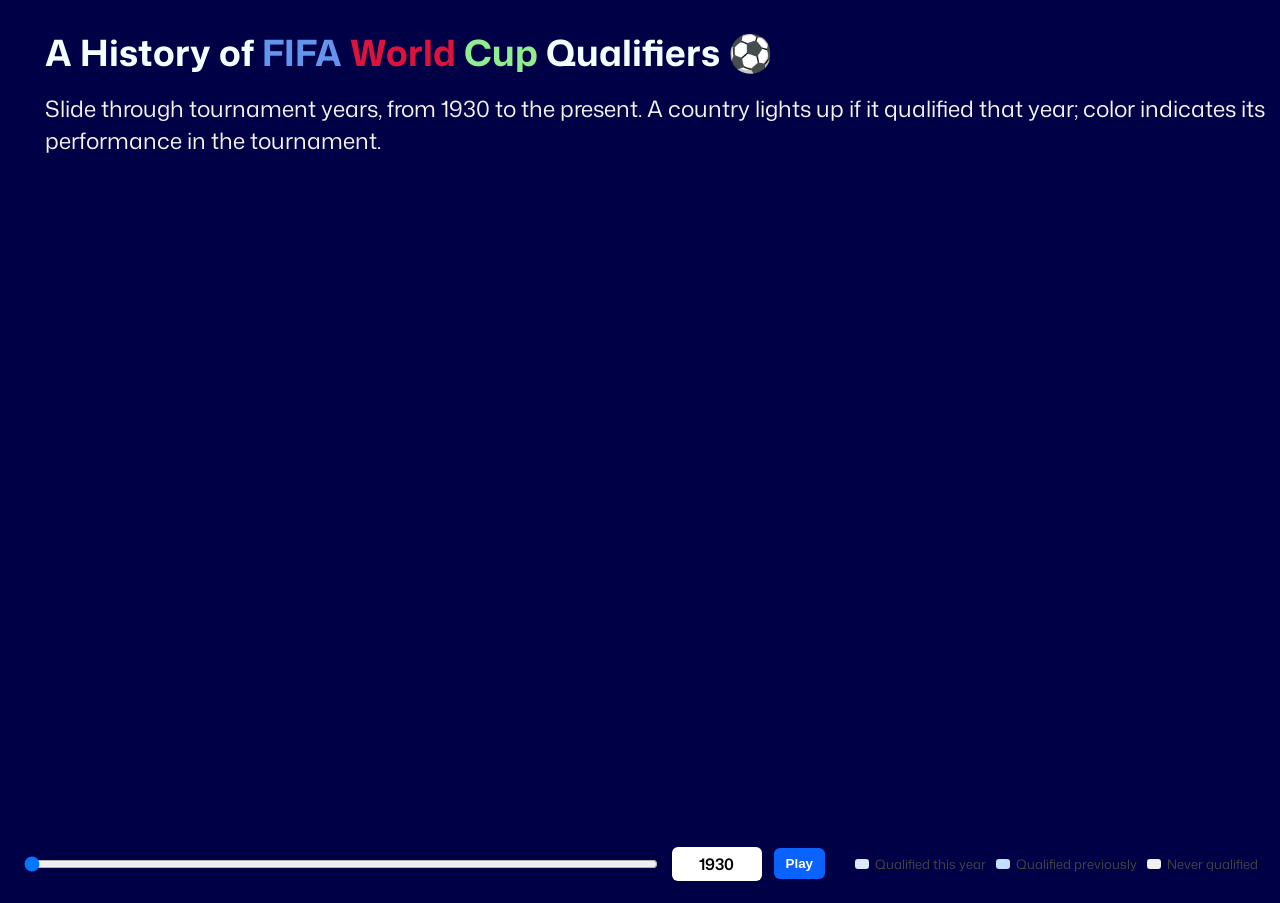
==== index.html @ 099cdf92 "Updated index.html Removed CSS and JS code" ====
<!DOCTYPE html>

<html lang="en">

	<head>

		<meta charset="utf-8">
		<title>FIFA Qualifiers — Timeline</title>
		<meta name="viewport" content="width=device-width,initial-scale=1">
		<script src="https://d3js.org/d3.v7.min.js"></script>
		<link rel="stylesheet" href="css/style.css">
		<link rel="preconnect" href="https://fonts.googleapis.com">
		<link rel="preconnect" href="https://fonts.gstatic.com" crossorigin>
		<link href="https://fonts.googleapis.com/css2?family=Mona+Sans:wght@200..900&display=swap" rel="stylesheet">

	</head>

	<body>

		<h1>A History of <span id="fifa">FIFA</span>
				<span id="world">World</span> <span id="cup">Cup</span> Qualifiers &#9917;</h1>
		<p class="lead">Slide through tournament years, from 1930 to the present.
				A country lights up if it qualified that year; color indicates its performance in the tournament.</p>

		<div id="viz">
			<div style="position:relative; width:100%; max-width:1200px;">
				<svg id="mapSvg" viewBox="0 0 1200 650" preserveAspectRatio="xMidYMid meet"></svg>
				<div class="tooltip" id="tooltip"></div>
			</div>
		</div>

		<div class="controls">
			<div class="slider-wrap">
				<input id="yearSlider" type="range" min="1930" max="2018" step="1" value="1930" />
				<div class="year-label" id="yearLabel">1930</div>
			</div>

			<button id="playBtn" aria-pressed="false">Play</button>

			<div class="legend" aria-hidden="true">
				<div><span class="sw" style="background:#dbe9ff"></span>Qualified this year</div>
				<div><span class="sw" style="background:#bfe0ff"></span>Qualified previously</div>
				<div><span class="sw" style="background:#efefef"></span>Never qualified</div>
			</div>
		</div>

		<script src="js/main.js"></script>

	</body>
	
</html>
---- css/style.css ----
body {
    background: rgb(0, 0, 70);
    flex-direction: column;
    font-family: "Mona Sans", "Segoe UI", "Helvetica Neue", sans-serif;
    margin: 0;
}

h1 { color: azure; font-size: 4vh; font-weight: 700; margin: 3vh 0 0 5vh; }

#fifa { color: cornflowerblue;}

#world { color: crimson;}

#cup { color: lightgreen}

.lead { color: whitesmoke; font-size: 2.5vh; margin: 1.5vh 0 0 5vh; }

#viz {
    align-items: center;
    display: flex;
    flex: 1;
    justify-content: center;
    padding: 12px;
}

svg {
    background: transparent;
    border-radius: 6px;
    height: 100%;
    max-height: 75vh;
    max-width: 1200px;
    width: 100%;
}

.controls {
    align-items: center;
    display: flex;
    gap: 12px;
    padding: 12px 22px 22px 22px;
}

.slider-wrap { flex: 1; display:flex; align-items:center; gap:12px; }

input[type="range"] { width: 100%; }

.year-label {
    background: #fff;
    border-radius: 6px;
    box-shadow: 0 2px 6px rgba(10,20,40,0.06);
    font-weight: 600;
    min-width: 70px;
    padding: 6px 10px;
    text-align: center;
}

button {
    background: #0b63ff;
    border: none;
    border-radius: 6px;
    color: #fff;
    cursor: pointer;
    font-weight: 600;
    padding: 8px 12px;
}

button[aria-pressed="true"] { background: #0056d6; }

.legend {
    align-items:center;
    color:#444;
    display:flex;
    font-size:13px;
    gap:10px;
    margin-left: 18px;
}

.legend .sw {
    border-radius:3px;
    display:inline-block;
    margin-right:6px;
    height:10px;
    width:14px;
}

.tooltip {
    background: rgba(255,255,255,0.98);
    border-radius: 6px;
    box-shadow: 0 6px 20px rgba(20,30,60,0.12);
    color:#111;
    display:none;
    font-size:13px;
    padding: 8px 10px;
    pointer-events: none;
    position: absolute;
    z-index: 20;
}

footer {
    color: #666;
    font-size: 12px;
    padding: 8px 22px 20px 22px;
}

a.small { color:#0b63ff; text-decoration:none; }
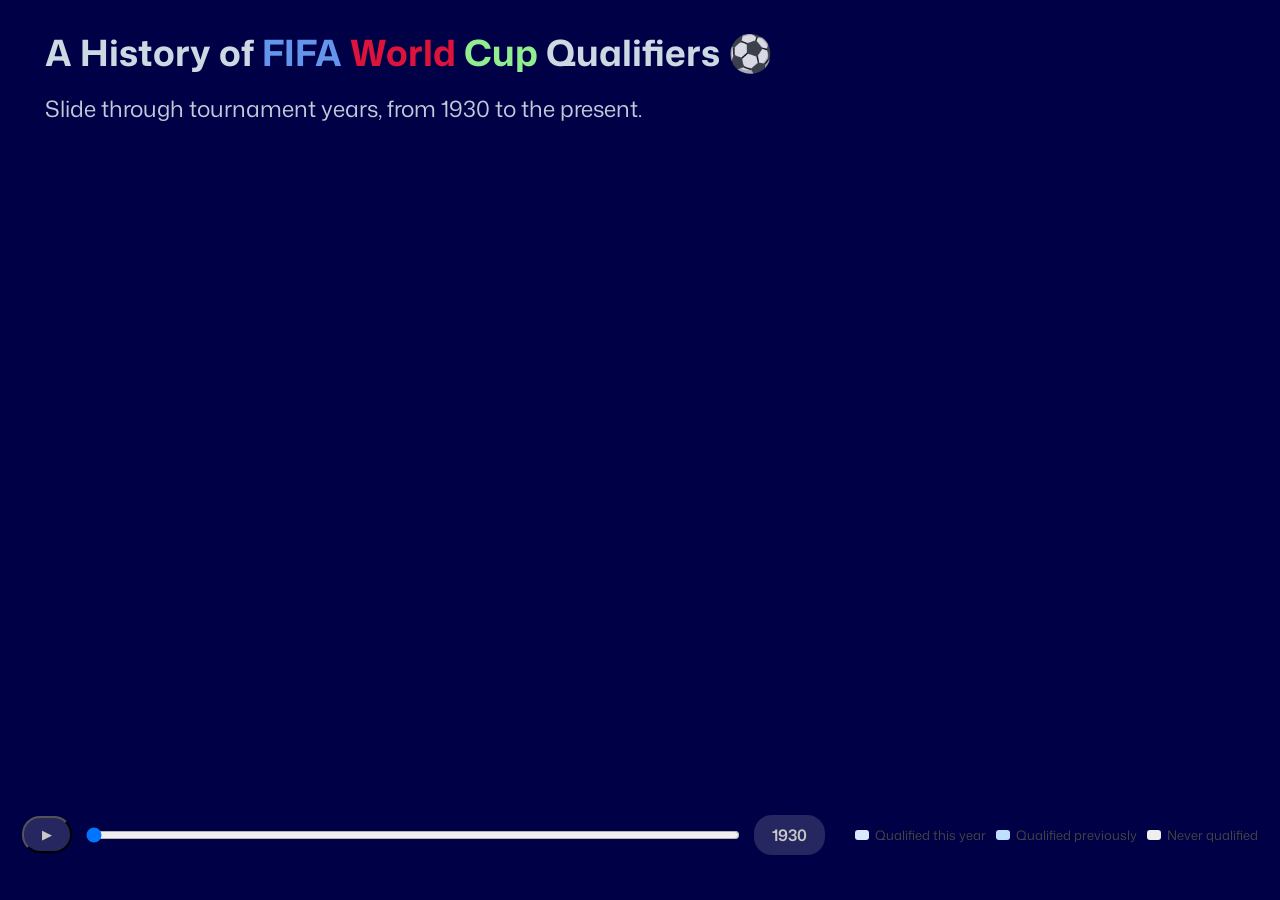
==== commit c3d3f46e: "Updated index.html Changed lead text." ====
--- a/index.html
+++ b/index.html
@@ -19,8 +19,7 @@
 
 		<h1>A History of <span id="fifa">FIFA</span>
 				<span id="world">World</span> <span id="cup">Cup</span> Qualifiers &#9917;</h1>
-		<p class="lead">Slide through tournament years, from 1930 to the present.
-				A country lights up if it qualified that year; color indicates its performance in the tournament.</p>
+		<p class="lead">Slide through tournament years, from 1930 to the present.</p>
 
 		<div id="viz">
 			<div style="position:relative; width:100%; max-width:1200px;">
@@ -30,12 +29,12 @@
 		</div>
 
 		<div class="controls">
+			<button id="playBtn" aria-pressed="false">&#9654;</button>
+			
 			<div class="slider-wrap">
 				<input id="yearSlider" type="range" min="1930" max="2018" step="1" value="1930" />
-				<div class="year-label" id="yearLabel">1930</div>
+				<div id="yearLabel">1930</div>
 			</div>
-
-			<button id="playBtn" aria-pressed="false">Play</button>
 
 			<div class="legend" aria-hidden="true">
 				<div><span class="sw" style="background:#dbe9ff"></span>Qualified this year</div>
--- a/css/style.css
+++ b/css/style.css
@@ -5,7 +5,7 @@
     margin: 0;
 }
 
-h1 { color: azure; font-size: 4vh; font-weight: 700; margin: 3vh 0 0 5vh; }
+h1 { color: rgba(240, 255, 255, 0.85); font-size: 4vh; font-weight: 700; margin: 3vh 0 0 5vh; }
 
 #fifa { color: cornflowerblue;}
 
@@ -13,7 +13,7 @@
 
 #cup { color: lightgreen}
 
-.lead { color: whitesmoke; font-size: 2.5vh; margin: 1.5vh 0 0 5vh; }
+.lead { color: rgba(240, 255, 255, 0.8); font-size: 2.5vh; margin: 1.5vh 0 0 5vh; }
 
 #viz {
     align-items: center;
@@ -43,27 +43,27 @@
 
 input[type="range"] { width: 100%; }
 
-.year-label {
-    background: #fff;
-    border-radius: 6px;
-    box-shadow: 0 2px 6px rgba(10,20,40,0.06);
+#yearLabel {
+    background: rgba(255, 255, 255, 0.15);
+    backdrop-filter: blur(20px);
+    border-radius: 2vh;
+    color: rgb(200, 200, 200);
     font-weight: 600;
-    min-width: 70px;
-    padding: 6px 10px;
+    padding: 1vh 2vh;
     text-align: center;
+    -webkit-backdrop-filter: blur(20px);
 }
 
 button {
-    background: #0b63ff;
-    border: none;
-    border-radius: 6px;
-    color: #fff;
-    cursor: pointer;
-    font-weight: 600;
-    padding: 8px 12px;
+    background: rgba(255, 255, 255, 0.15);
+    backdrop-filter: blur(20px);
+    border-radius: 2vh;
+    color: rgb(200, 200, 200);
+    padding: 1vh 2vh;
+    -webkit-backdrop-filter: blur(20px);
 }
 
-button[aria-pressed="true"] { background: #0056d6; }
+button[aria-pressed="true"] { background: rgba(255, 0, 255, 0.15); padding: 1vh 2.25vh; }
 
 .legend {
     align-items:center;
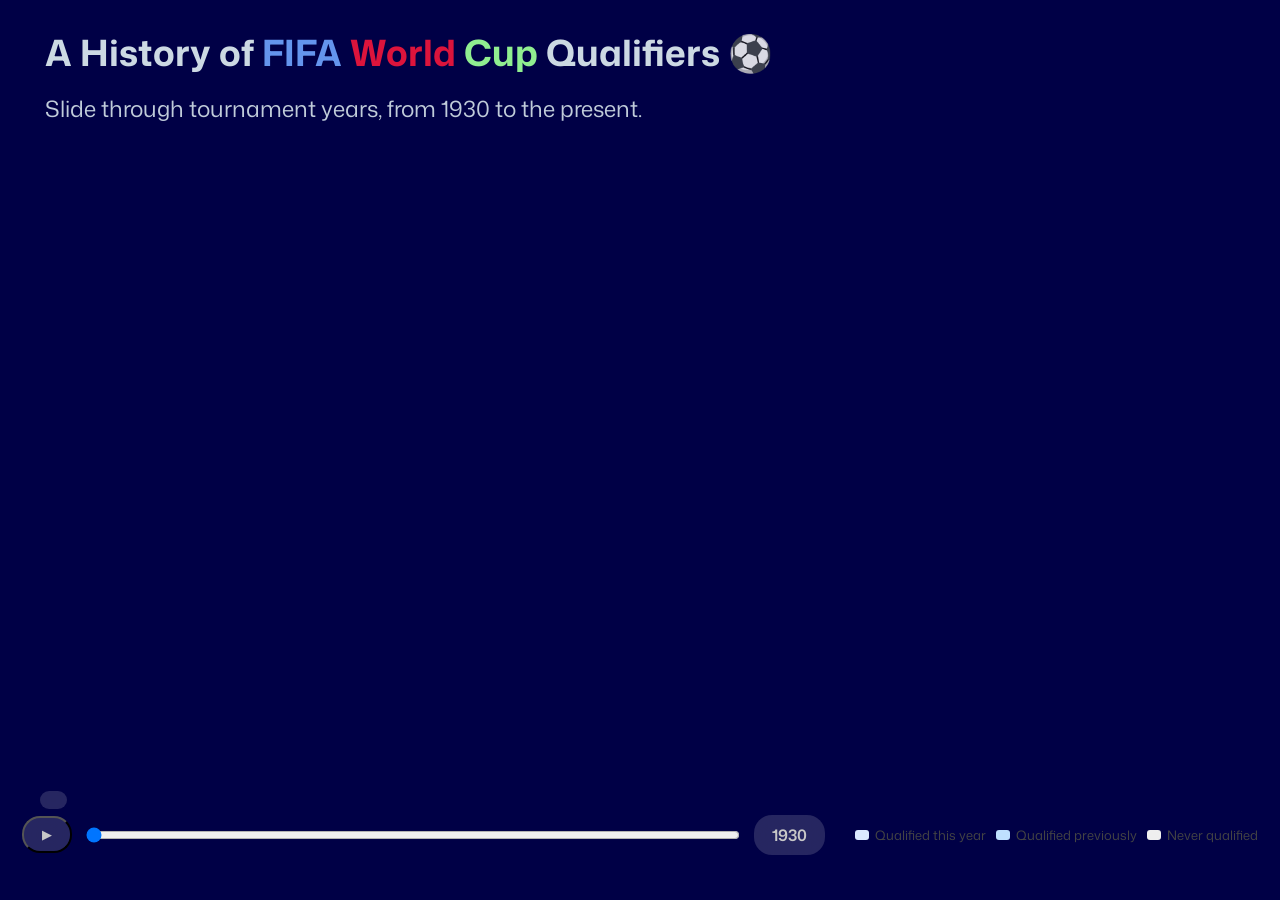
==== commit 593953ae: "Changed slider range from 2018 to 2022" ====
--- a/index.html
+++ b/index.html
@@ -32,7 +32,7 @@
 			<button id="playBtn" aria-pressed="false">&#9654;</button>
 			
 			<div class="slider-wrap">
-				<input id="yearSlider" type="range" min="1930" max="2018" step="1" value="1930" />
+				<input id="yearSlider" type="range" min="1930" max="2022" step="1" value="1930" />
 				<div id="yearLabel">1930</div>
 			</div>
 
--- a/css/style.css
+++ b/css/style.css
@@ -83,17 +83,17 @@
 }
 
 .tooltip {
-    background: rgba(255,255,255,0.98);
-    border-radius: 6px;
-    box-shadow: 0 6px 20px rgba(20,30,60,0.12);
-    color:#111;
-    display:none;
-    font-size:13px;
-    padding: 8px 10px;
+    background: rgba(255, 255, 255, 0.15);
+    backdrop-filter: blur(20px);
+    border-radius: 2vh;
+    color: rgb(200, 200, 200);
+    padding: 1vh 1.5vh;
     pointer-events: none;
     position: absolute;
+    -webkit-backdrop-filter: blur(20px);
     z-index: 20;
 }
+
 
 footer {
     color: #666;
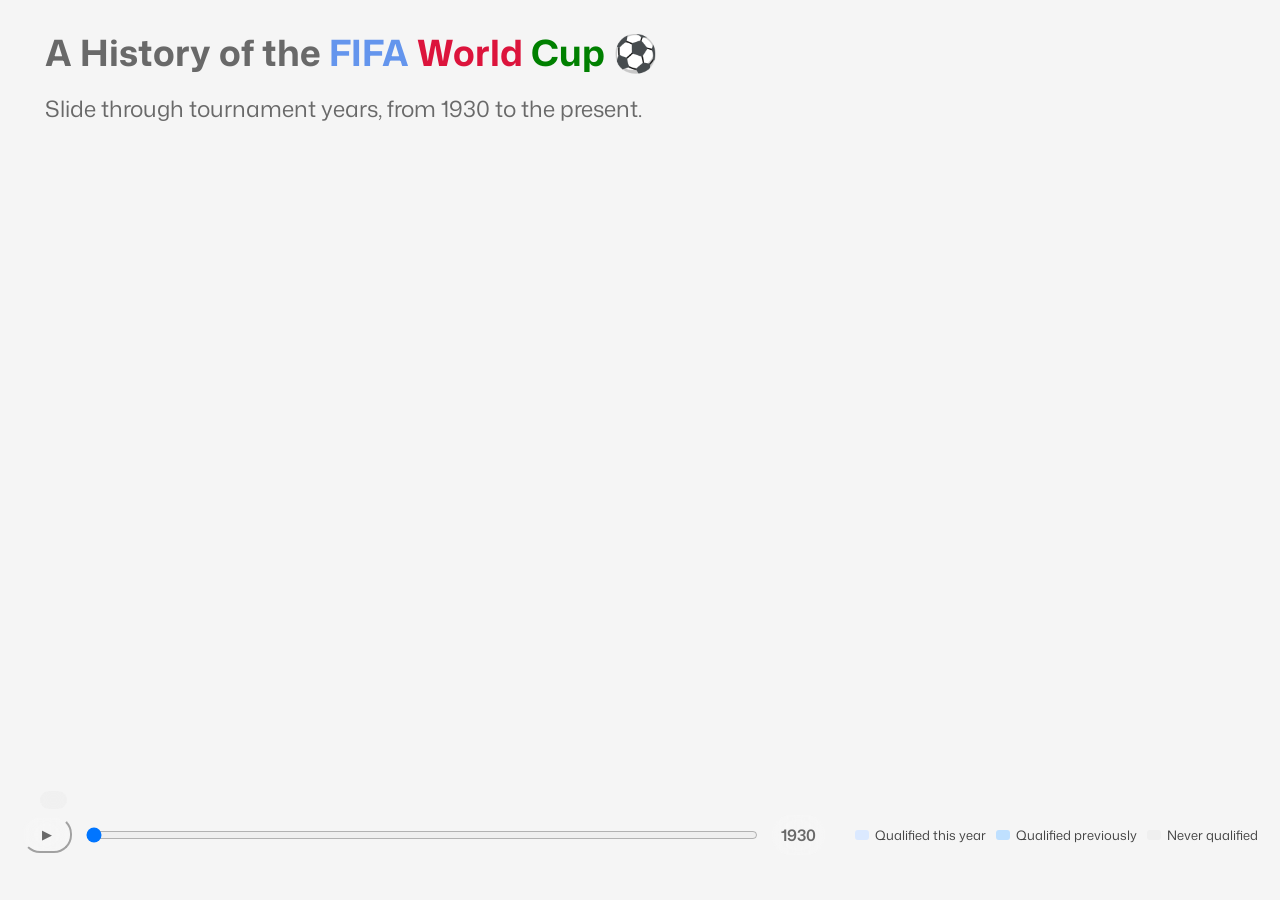
==== commit acc15b69: "Changed title From "A History of FIFA World Cup Qualifiers" to "A History of the FIFA World Cup"" ====
--- a/index.html
+++ b/index.html
@@ -17,8 +17,8 @@
 
 	<body>
 
-		<h1>A History of <span id="fifa">FIFA</span>
-				<span id="world">World</span> <span id="cup">Cup</span> Qualifiers &#9917;</h1>
+		<h1>A History of the <span id="fifa">FIFA</span>
+				<span id="world">World</span> <span id="cup">Cup</span> &#9917;</h1>
 		<p class="lead">Slide through tournament years, from 1930 to the present.</p>
 
 		<div id="viz">
--- a/css/style.css
+++ b/css/style.css
@@ -1,19 +1,19 @@
 body {
-    background: rgb(0, 0, 70);
+    background: whitesmoke;
     flex-direction: column;
     font-family: "Mona Sans", "Segoe UI", "Helvetica Neue", sans-serif;
     margin: 0;
 }
 
-h1 { color: rgba(240, 255, 255, 0.85); font-size: 4vh; font-weight: 700; margin: 3vh 0 0 5vh; }
+h1 { color: dimgrey; font-size: 4vh; font-weight: 700; margin: 3vh 0 0 5vh; }
 
 #fifa { color: cornflowerblue;}
 
 #world { color: crimson;}
 
-#cup { color: lightgreen}
+#cup { color: green}
 
-.lead { color: rgba(240, 255, 255, 0.8); font-size: 2.5vh; margin: 1.5vh 0 0 5vh; }
+.lead { color: dimgrey; font-size: 2.5vh; margin: 1.5vh 0 0 5vh; }
 
 #viz {
     align-items: center;
@@ -47,9 +47,9 @@
     background: rgba(255, 255, 255, 0.15);
     backdrop-filter: blur(20px);
     border-radius: 2vh;
-    color: rgb(200, 200, 200);
+    color: dimgrey;
     font-weight: 600;
-    padding: 1vh 2vh;
+    padding: 1vh;
     text-align: center;
     -webkit-backdrop-filter: blur(20px);
 }
@@ -57,13 +57,14 @@
 button {
     background: rgba(255, 255, 255, 0.15);
     backdrop-filter: blur(20px);
+    border-color: whitesmoke;
     border-radius: 2vh;
-    color: rgb(200, 200, 200);
+    color: dimgrey;
     padding: 1vh 2vh;
     -webkit-backdrop-filter: blur(20px);
 }
 
-button[aria-pressed="true"] { background: rgba(255, 0, 255, 0.15); padding: 1vh 2.25vh; }
+button[aria-pressed="true"] { background: rgba(255, 255, 255, 0.15); padding: 1vh 2.25vh; }
 
 .legend {
     align-items:center;
@@ -83,22 +84,13 @@
 }
 
 .tooltip {
-    background: rgba(255, 255, 255, 0.15);
+    background: rgba(220, 220, 220, 0.15);
     backdrop-filter: blur(20px);
     border-radius: 2vh;
-    color: rgb(200, 200, 200);
+    color: dimgrey;
     padding: 1vh 1.5vh;
     pointer-events: none;
     position: absolute;
     -webkit-backdrop-filter: blur(20px);
     z-index: 20;
 }
-
-
-footer {
-    color: #666;
-    font-size: 12px;
-    padding: 8px 22px 20px 22px;
-}
-
-a.small { color:#0b63ff; text-decoration:none; }
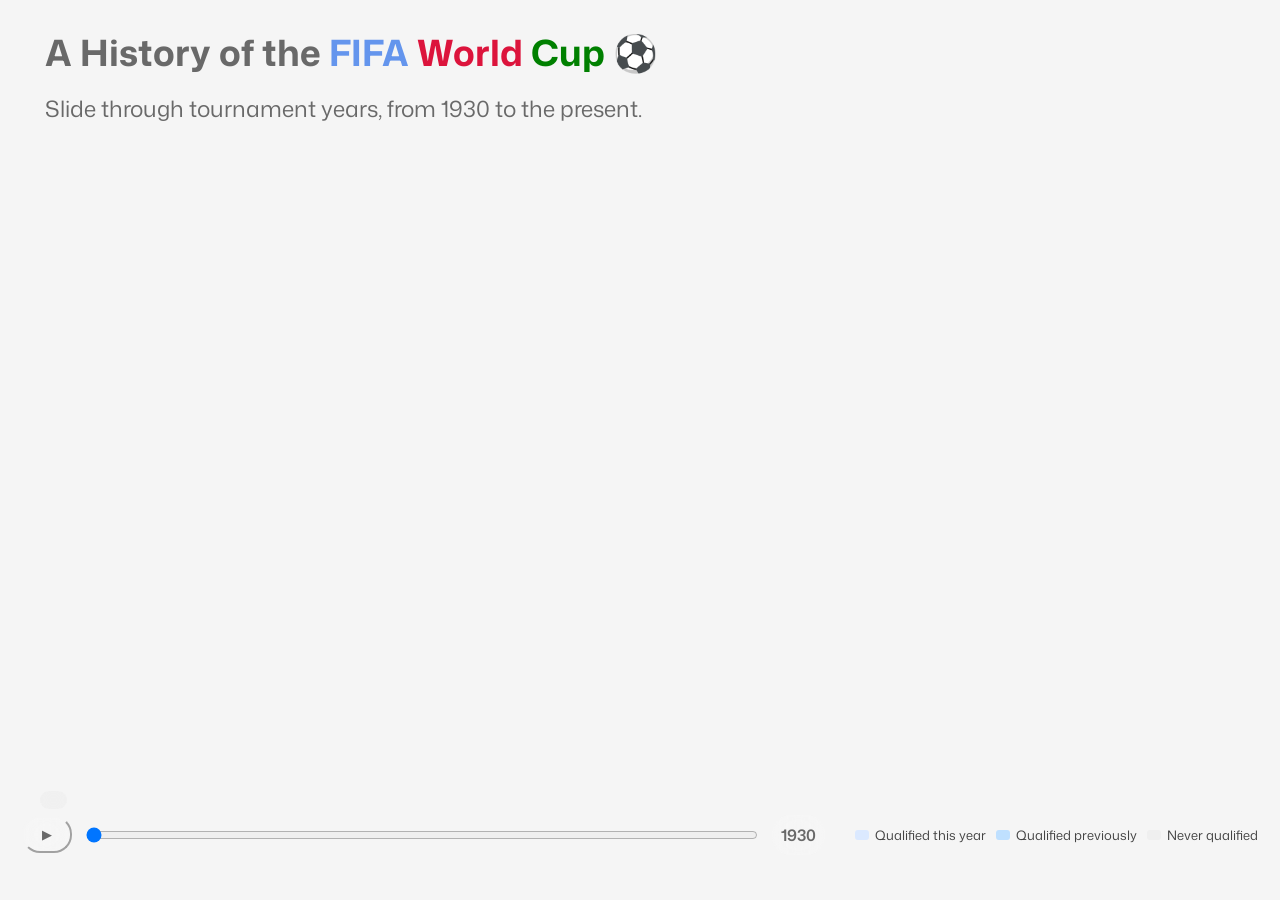
==== commit b672c8f4: "Added fade-in script" ====
--- a/index.html
+++ b/index.html
@@ -5,7 +5,7 @@
 	<head>
 
 		<meta charset="utf-8">
-		<title>FIFA Qualifiers — Timeline</title>
+		<title>FIFA World Cup — Timeline</title>
 		<meta name="viewport" content="width=device-width,initial-scale=1">
 		<script src="https://d3js.org/d3.v7.min.js"></script>
 		<link rel="stylesheet" href="css/style.css">
@@ -17,18 +17,18 @@
 
 	<body>
 
-		<h1>A History of the <span id="fifa">FIFA</span>
+		<h1 class="fade-item delay-1">A History of the <span id="fifa">FIFA</span>
 				<span id="world">World</span> <span id="cup">Cup</span> &#9917;</h1>
-		<p class="lead">Slide through tournament years, from 1930 to the present.</p>
+		<p class="lead fade-item delay-2">Slide through tournament years, from 1930 to the present.</p>
 
-		<div id="viz">
+		<div id="viz" class="fade-item delay-3">
 			<div style="position:relative; width:100%; max-width:1200px;">
 				<svg id="mapSvg" viewBox="0 0 1200 650" preserveAspectRatio="xMidYMid meet"></svg>
 				<div class="tooltip" id="tooltip"></div>
 			</div>
 		</div>
 
-		<div class="controls">
+		<div class="controls fade-item delay-4">
 			<button id="playBtn" aria-pressed="false">&#9654;</button>
 			
 			<div class="slider-wrap">
@@ -45,6 +45,15 @@
 
 		<script src="js/main.js"></script>
 
+		<script>
+			window.addEventListener("load", () => {
+				document.querySelectorAll(".fade-item").forEach(el => {
+					// Force reflow so transitions trigger even if loaded instantly
+					void el.offsetWidth;
+					el.classList.add("visible");
+				});
+			});
+		</script>
 	</body>
 	
 </html>
--- a/css/style.css
+++ b/css/style.css
@@ -4,6 +4,22 @@
     font-family: "Mona Sans", "Segoe UI", "Helvetica Neue", sans-serif;
     margin: 0;
 }
+
+.fade-item {
+    opacity: 0;
+    transform: translateY(10px);
+    transition: opacity 0.8s ease-out, transform 2s ease-out;
+}
+
+.fade-item.visible {
+    opacity: 1;
+    transform: translateY(0);
+}
+
+.delay-1 { transition-delay: 1s; }
+.delay-2 { transition-delay: 2s; }
+.delay-3 { transition-delay: 3s; }
+.delay-4 { transition-delay: 4s; }
 
 h1 { color: dimgrey; font-size: 4vh; font-weight: 700; margin: 3vh 0 0 5vh; }
 
@@ -94,3 +110,4 @@
     -webkit-backdrop-filter: blur(20px);
     z-index: 20;
 }
+
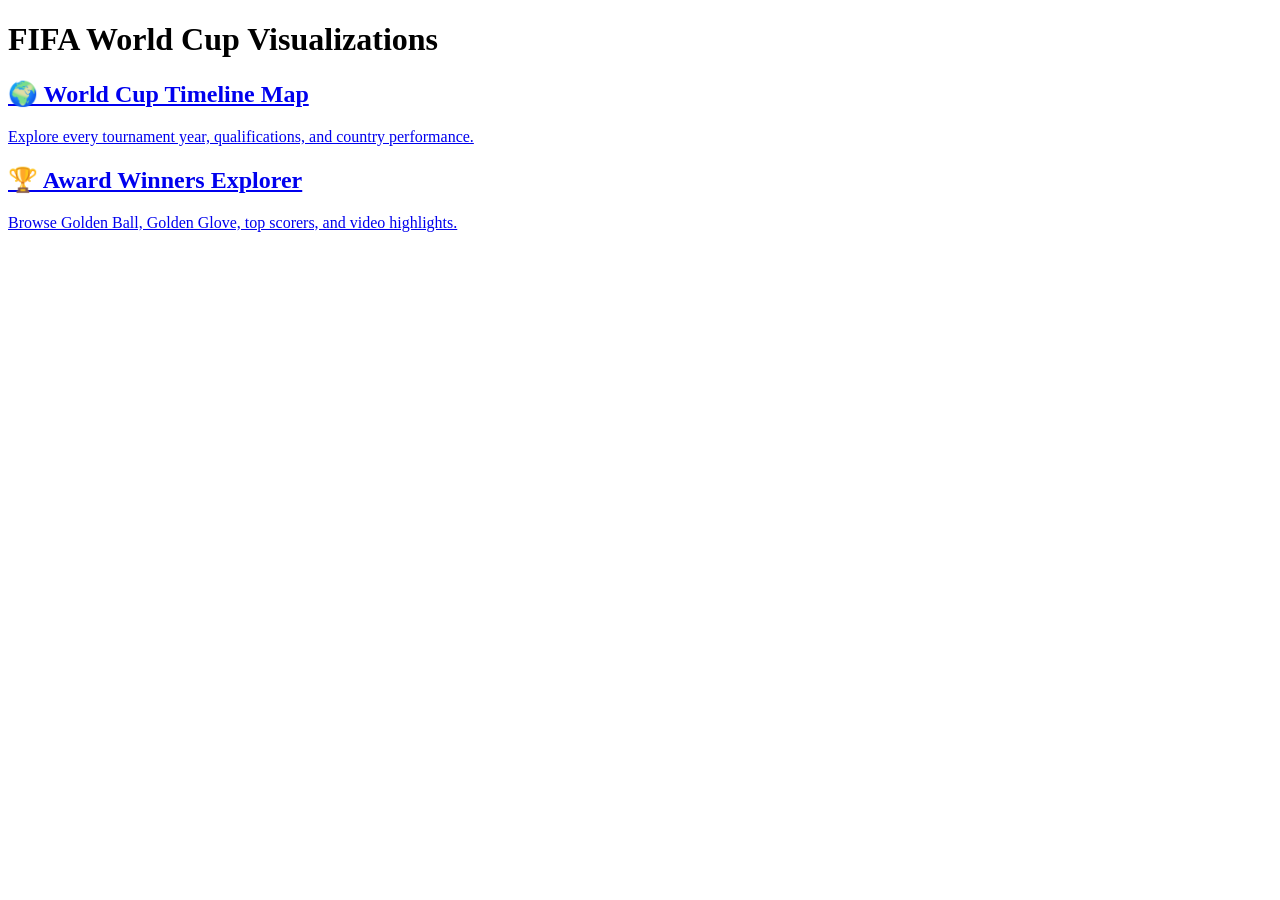
==== commit efa3c48e: "Created main index.html file Shared homepage for joining both visualizations" ====
--- a/index.html
+++ b/index.html
@@ -1,59 +1,26 @@
 <!DOCTYPE html>
+<html lang="en">
+<head>
+  <meta charset="UTF-8" />
+  <meta name="viewport" content="width=device-width, initial-scale=1.0" />
+  <title>FIFA World Cup Visualizations</title>
+  <link rel="stylesheet" href="styles/home.css" />
+</head>
 
-<html lang="en">
+<body>
+  <h1 class="title">FIFA World Cup Visualizations</h1>
 
-	<head>
+  <div class="cards">
+    <a class="card" href="timeline/index.html">
+      <h2>🌍 World Cup Timeline Map</h2>
+      <p>Explore every tournament year, qualifications, and country performance.</p>
+    </a>
 
-		<meta charset="utf-8">
-		<title>FIFA World Cup — Timeline</title>
-		<meta name="viewport" content="width=device-width,initial-scale=1">
-		<script src="https://d3js.org/d3.v7.min.js"></script>
-		<link rel="stylesheet" href="css/style.css">
-		<link rel="preconnect" href="https://fonts.googleapis.com">
-		<link rel="preconnect" href="https://fonts.gstatic.com" crossorigin>
-		<link href="https://fonts.googleapis.com/css2?family=Mona+Sans:wght@200..900&display=swap" rel="stylesheet">
+    <a class="card" href="awards/index.html">
+      <h2>🏆 Award Winners Explorer</h2>
+      <p>Browse Golden Ball, Golden Glove, top scorers, and video highlights.</p>
+    </a>
+  </div>
 
-	</head>
-
-	<body>
-
-		<h1 class="fade-item delay-1">A History of the <span id="fifa">FIFA</span>
-				<span id="world">World</span> <span id="cup">Cup</span> &#9917;</h1>
-		<p class="lead fade-item delay-2">Slide through tournament years, from 1930 to the present.</p>
-
-		<div id="viz" class="fade-item delay-3">
-			<div style="position:relative; width:100%; max-width:1200px;">
-				<svg id="mapSvg" viewBox="0 0 1200 650" preserveAspectRatio="xMidYMid meet"></svg>
-				<div class="tooltip" id="tooltip"></div>
-			</div>
-		</div>
-
-		<div class="controls fade-item delay-4">
-			<button id="playBtn" aria-pressed="false">&#9654;</button>
-			
-			<div class="slider-wrap">
-				<input id="yearSlider" type="range" min="1930" max="2022" step="1" value="1930" />
-				<div id="yearLabel">1930</div>
-			</div>
-
-			<div class="legend" aria-hidden="true">
-				<div><span class="sw" style="background:#dbe9ff"></span>Qualified this year</div>
-				<div><span class="sw" style="background:#bfe0ff"></span>Qualified previously</div>
-				<div><span class="sw" style="background:#efefef"></span>Never qualified</div>
-			</div>
-		</div>
-
-		<script src="js/main.js"></script>
-
-		<script>
-			window.addEventListener("load", () => {
-				document.querySelectorAll(".fade-item").forEach(el => {
-					// Force reflow so transitions trigger even if loaded instantly
-					void el.offsetWidth;
-					el.classList.add("visible");
-				});
-			});
-		</script>
-	</body>
-	
+</body>
 </html>
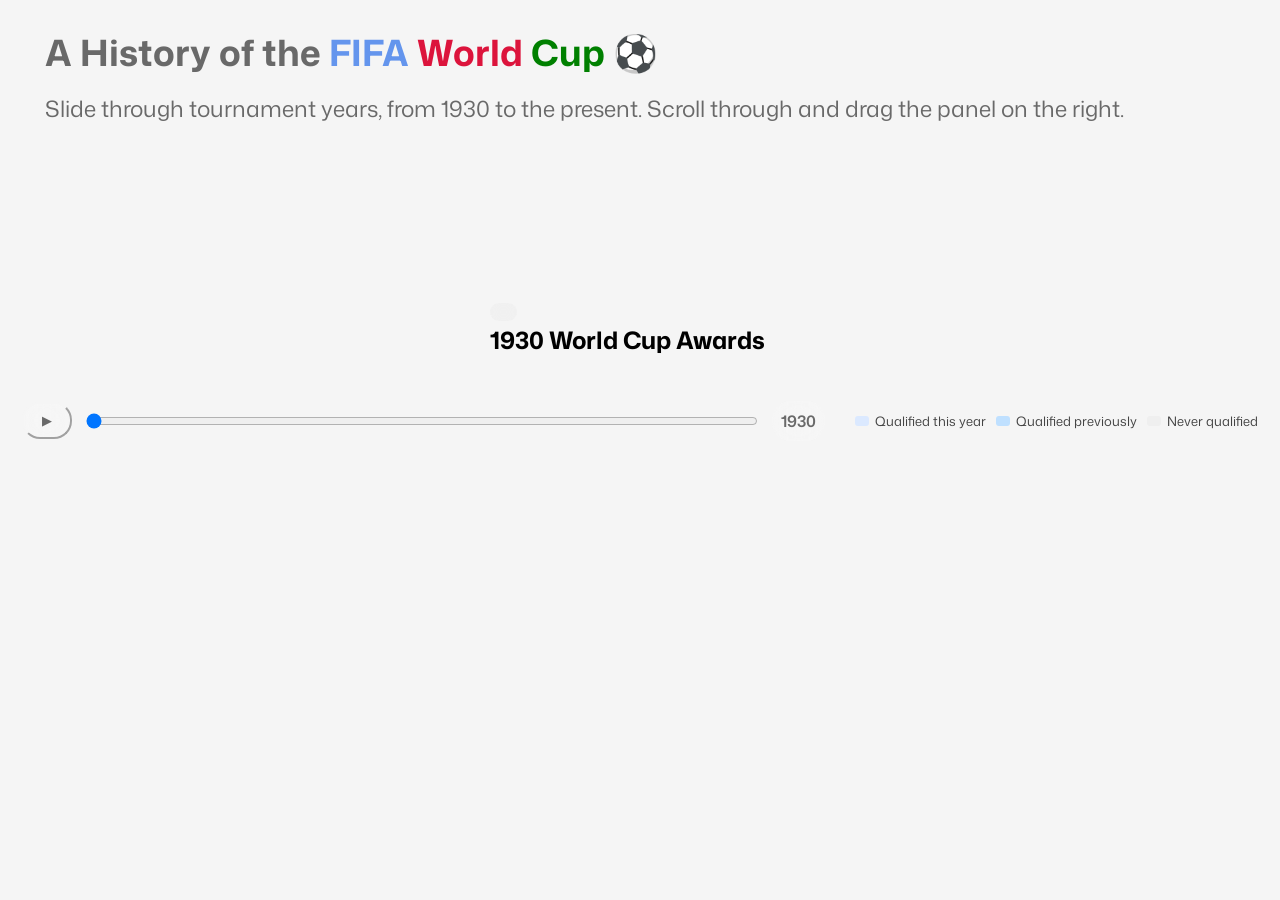
==== commit 6d4fda60: "Updated index.html" ====
--- a/index.html
+++ b/index.html
@@ -1,26 +1,71 @@
 <!DOCTYPE html>
+
 <html lang="en">
-<head>
-  <meta charset="UTF-8" />
-  <meta name="viewport" content="width=device-width, initial-scale=1.0" />
-  <title>FIFA World Cup Visualizations</title>
-  <link rel="stylesheet" href="styles/home.css" />
-</head>
 
-<body>
-  <h1 class="title">FIFA World Cup Visualizations</h1>
+	<head>
 
-  <div class="cards">
-    <a class="card" href="timeline/index.html">
-      <h2>🌍 World Cup Timeline Map</h2>
-      <p>Explore every tournament year, qualifications, and country performance.</p>
-    </a>
+		<meta charset="utf-8">
+		<title>FIFA World Cup — Timeline</title>
+		<meta name="viewport" content="width=device-width,initial-scale=1">
+		<script src="https://d3js.org/d3.v7.min.js"></script>
+		<link rel="stylesheet" href="css/style.css">
+		<link rel="preconnect" href="https://fonts.googleapis.com">
+		<link rel="preconnect" href="https://fonts.gstatic.com" crossorigin>
+		<link href="https://fonts.googleapis.com/css2?family=Mona+Sans:wght@200..900&display=swap" rel="stylesheet">
 
-    <a class="card" href="awards/index.html">
-      <h2>🏆 Award Winners Explorer</h2>
-      <p>Browse Golden Ball, Golden Glove, top scorers, and video highlights.</p>
-    </a>
-  </div>
+	</head>
 
-</body>
+	<body>
+
+		<h1 class="fade-item delay-1">A History of the <span id="fifa">FIFA</span>
+				<span id="world">World</span> <span id="cup">Cup</span> &#9917;</h1>
+		<p class="lead fade-item delay-2">Slide through tournament years, from 1930 to the present. 
+			Scroll through and drag the panel on the right.</p>
+
+		<div id="viz" class="fade-item delay-3">
+
+			<div id="viz-layout">
+				
+				<div id="map-area">
+					<svg id="mapSvg" viewBox="-55 -20 1200 650" preserveAspectRatio="xMidYMid meet"></svg>
+					<div class="tooltip" id="tooltip"></div>
+				</div>
+
+				<div id="awardsPanel">
+					<h2 id="awardsYear">1930 World Cup Awards</h2>
+					<div id="awardsContent"></div>
+				</div>
+				
+			</div>
+
+		</div>
+
+		<div class="controls fade-item delay-4">
+			<button id="playBtn" aria-pressed="false">&#9654;</button>
+			
+			<div class="slider-wrap">
+				<input id="yearSlider" type="range" min="1930" max="2022" step="1" value="1930" />
+				<div id="yearLabel">1930</div>
+			</div>
+
+			<div class="legend" aria-hidden="true">
+				<div><span class="sw" style="background:#dbe9ff"></span>Qualified this year</div>
+				<div><span class="sw" style="background:#bfe0ff"></span>Qualified previously</div>
+				<div><span class="sw" style="background:#efefef"></span>Never qualified</div>
+			</div>
+		</div>
+
+		<script src="js/main.js"></script>
+
+		<script>
+			window.addEventListener("load", () => {
+				document.querySelectorAll(".fade-item").forEach(el => {
+					// Force reflow so transitions trigger even if loaded instantly
+					void el.offsetWidth;
+					el.classList.add("visible");
+				});
+			});
+		</script>
+	</body>
+	
 </html>
--- a/css/style.css
+++ b/css/style.css
@@ -0,0 +1,113 @@
+body {
+    background: whitesmoke;
+    flex-direction: column;
+    font-family: "Mona Sans", "Segoe UI", "Helvetica Neue", sans-serif;
+    margin: 0;
+}
+
+.fade-item {
+    opacity: 0;
+    transform: translateY(10px);
+    transition: opacity 0.8s ease-out, transform 2s ease-out;
+}
+
+.fade-item.visible {
+    opacity: 1;
+    transform: translateY(0);
+}
+
+.delay-1 { transition-delay: 1s; }
+.delay-2 { transition-delay: 2s; }
+.delay-3 { transition-delay: 3s; }
+.delay-4 { transition-delay: 4s; }
+
+h1 { color: dimgrey; font-size: 4vh; font-weight: 700; margin: 3vh 0 0 5vh; }
+
+#fifa { color: cornflowerblue;}
+
+#world { color: crimson;}
+
+#cup { color: green}
+
+.lead { color: dimgrey; font-size: 2.5vh; margin: 1.5vh 0 0 5vh; }
+
+#viz {
+    align-items: center;
+    display: flex;
+    flex: 1;
+    justify-content: center;
+    padding: 12px;
+}
+
+svg {
+    background: transparent;
+    border-radius: 6px;
+    height: 100%;
+    max-height: 75vh;
+    max-width: 1200px;
+    width: 100%;
+}
+
+.controls {
+    align-items: center;
+    display: flex;
+    gap: 12px;
+    padding: 12px 22px 22px 22px;
+}
+
+.slider-wrap { flex: 1; display:flex; align-items:center; gap:12px; }
+
+input[type="range"] { width: 100%; }
+
+#yearLabel {
+    background: rgba(255, 255, 255, 0.15);
+    backdrop-filter: blur(20px);
+    border-radius: 2vh;
+    color: dimgrey;
+    font-weight: 600;
+    padding: 1vh;
+    text-align: center;
+    -webkit-backdrop-filter: blur(20px);
+}
+
+button {
+    background: rgba(255, 255, 255, 0.15);
+    backdrop-filter: blur(20px);
+    border-color: whitesmoke;
+    border-radius: 2vh;
+    color: dimgrey;
+    padding: 1vh 2vh;
+    -webkit-backdrop-filter: blur(20px);
+}
+
+button[aria-pressed="true"] { background: rgba(255, 255, 255, 0.15); padding: 1vh 2.25vh; }
+
+.legend {
+    align-items:center;
+    color:#444;
+    display:flex;
+    font-size:13px;
+    gap:10px;
+    margin-left: 18px;
+}
+
+.legend .sw {
+    border-radius:3px;
+    display:inline-block;
+    margin-right:6px;
+    height:10px;
+    width:14px;
+}
+
+.tooltip {
+    background: rgba(220, 220, 220, 0.15);
+    backdrop-filter: blur(20px);
+    border-radius: 2vh;
+    color: dimgrey;
+    padding: 1vh 1.5vh;
+    pointer-events: none;
+    position: absolute;
+    -webkit-backdrop-filter: blur(20px);
+    z-index: 20;
+}
+
